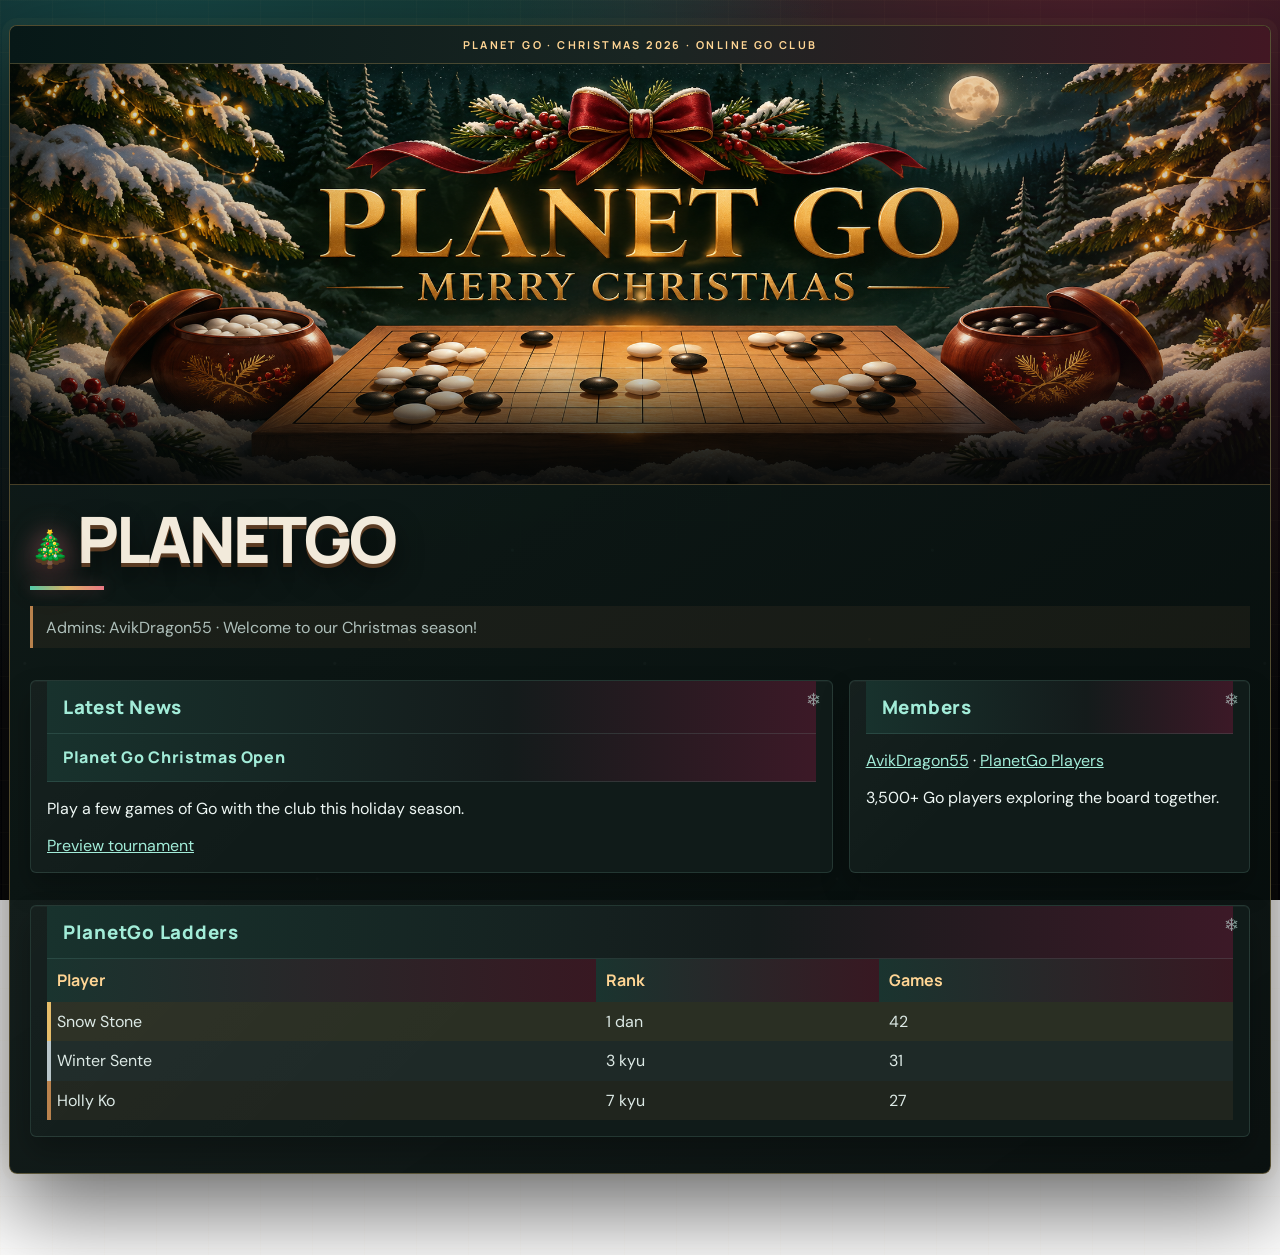
==== christmas-group-preview.html @ d2f176da "Add Planet Go Christmas group and tournament themes" ====
<!doctype html>
<html lang="en">
<head>
  <meta charset="utf-8">
  <meta name="viewport" content="width=device-width, initial-scale=1">
  <title>PlanetGo Christmas Group Preview</title>
  <link rel="stylesheet" href="./cg.css">
  <style>
    body { margin: 0; padding: 1px 0; }
    .row { display:grid; grid-template-columns:2fr 1fr; gap:1rem; }
    .Card { padding:0 1rem 1rem; }
    table { width:100%; }
    th,td { text-align:left; }
    .wide { grid-column:1/-1; }
    @media(max-width:700px){.row{grid-template-columns:1fr}.wide{grid-column:auto}}
  </style>
</head>
<body>
  <main class="Group container">
    <div class="banner"><img src="./planet-go-christmas-banner-2026.png" alt="Planet Go. Merry Christmas."></div>
    <div class="row">
      <section class="wide">
        <h2>PlanetGo</h2>
        <p class="admins">Admins: AvikDragon55 · Welcome to our Christmas season!</p>
      </section>
      <section class="Card news">
        <h3>Latest News</h3>
        <h4>Planet Go Christmas Open</h4>
        <p>Play a few games of Go with the club this holiday season.</p>
        <a href="christmas-tournament-preview.html">Preview tournament</a>
      </section>
      <section class="Card members">
        <h3>Members</h3>
        <p><a href="#">AvikDragon55</a> · <a href="#">PlanetGo Players</a></p>
        <p>3,500+ Go players exploring the board together.</p>
      </section>
      <section class="Card ladders wide">
        <h3>PlanetGo Ladders</h3>
        <table>
          <thead><tr><th>Player</th><th>Rank</th><th>Games</th></tr></thead>
          <tbody>
            <tr><td>Snow Stone</td><td>1 dan</td><td>42</td></tr>
            <tr><td>Winter Sente</td><td>3 kyu</td><td>31</td></tr>
            <tr><td>Holly Ko</td><td>7 kyu</td><td>27</td></tr>
          </tbody>
        </table>
      </section>
    </div>
  </main>
</body>
</html>
---- cg.css ----
@import url("./theme-christmas-2026.css?v=1");
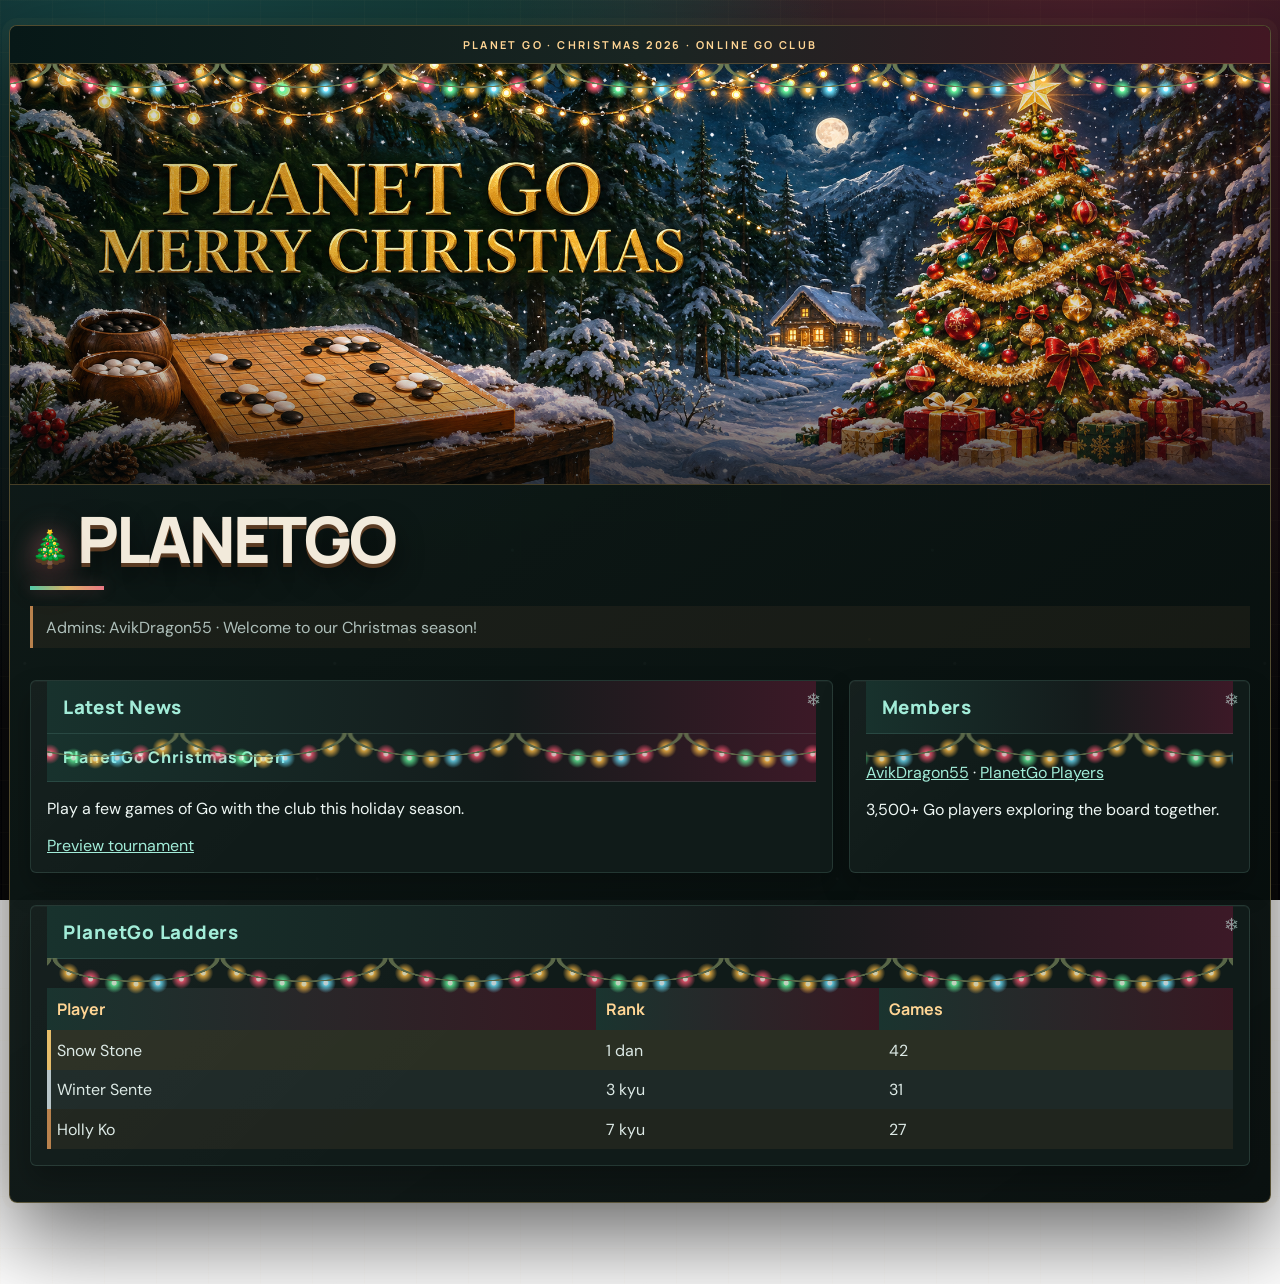
==== commit 97a237f1: "Decorate Planet Go Christmas group with lights and a tree" ====
--- a/christmas-group-preview.html
+++ b/christmas-group-preview.html
@@ -4,7 +4,7 @@
   <meta charset="utf-8">
   <meta name="viewport" content="width=device-width, initial-scale=1">
   <title>PlanetGo Christmas Group Preview</title>
-  <link rel="stylesheet" href="./cg.css">
+  <link rel="stylesheet" href="./cg.css?v=2">
   <style>
     body { margin: 0; padding: 1px 0; }
     .row { display:grid; grid-template-columns:2fr 1fr; gap:1rem; }
@@ -17,7 +17,7 @@
 </head>
 <body>
   <main class="Group container">
-    <div class="banner"><img src="./planet-go-christmas-banner-2026.png" alt="Planet Go. Merry Christmas."></div>
+    <div class="banner"><img src="./planet-go-christmas-tree-banner.png" alt="Planet Go. Merry Christmas."></div>
     <div class="row">
       <section class="wide">
         <h2>PlanetGo</h2>
--- a/cg.css
+++ b/cg.css
@@ -1 +1 @@
-@import url("./theme-christmas-2026.css?v=1");
+@import url("./theme-christmas-2026.css?v=2");
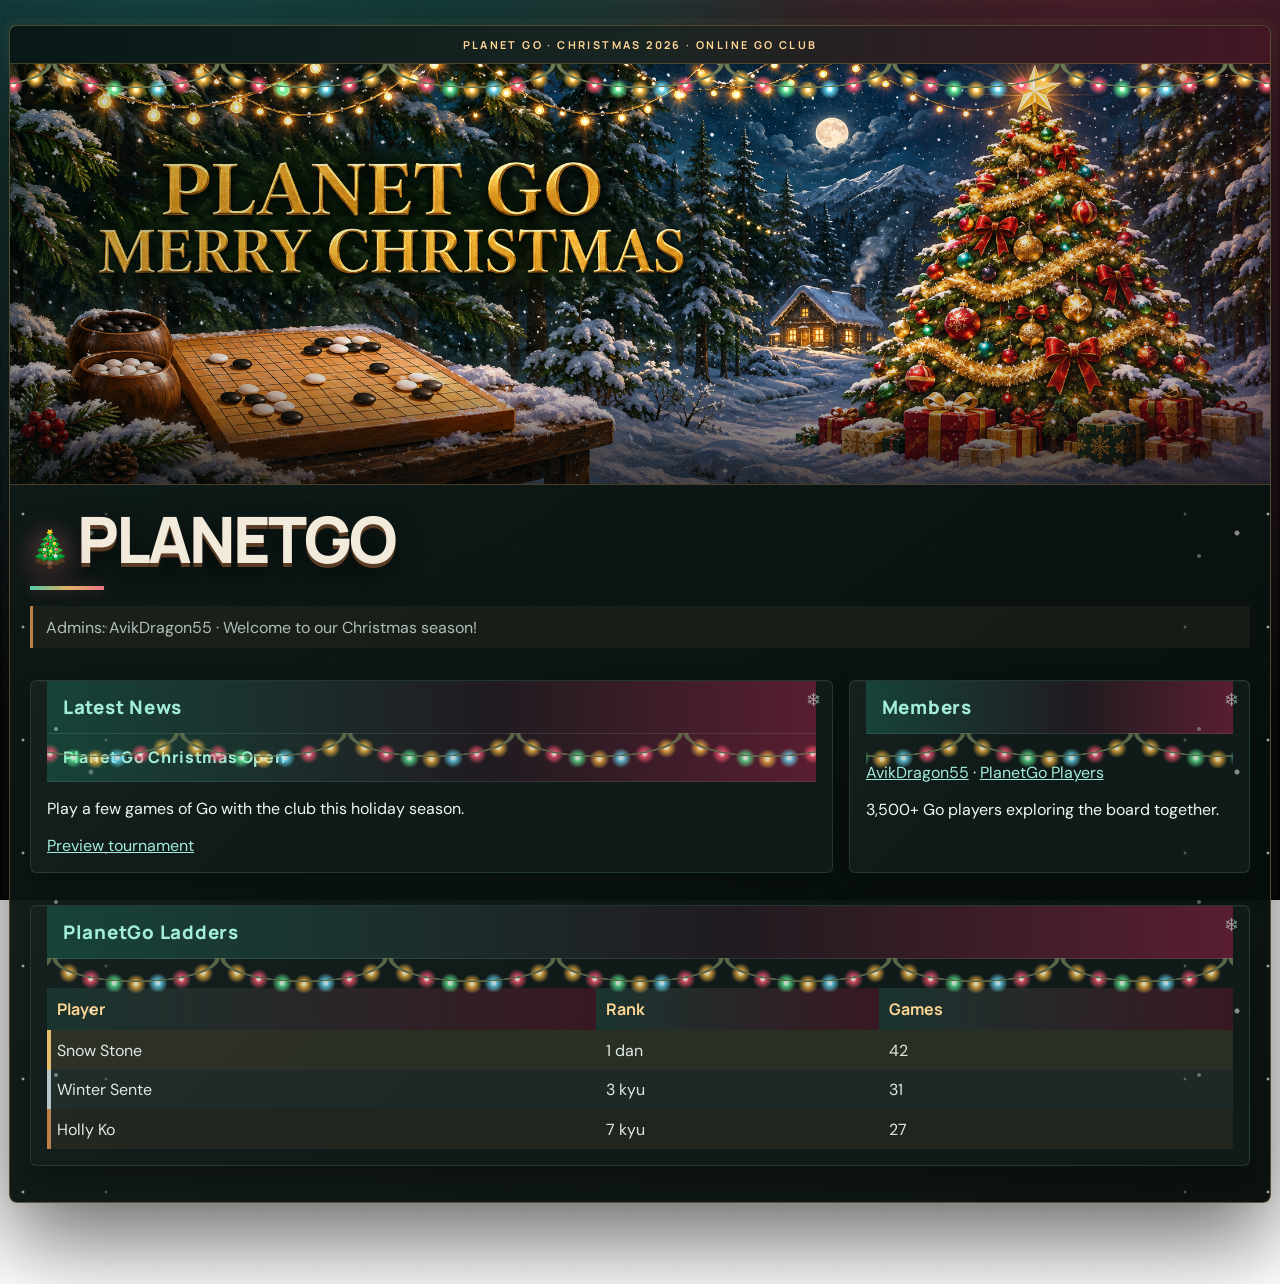
==== commit 4a925d66: "Add falling snow to Planet Go Christmas group" ====
--- a/christmas-group-preview.html
+++ b/christmas-group-preview.html
@@ -4,7 +4,7 @@
   <meta charset="utf-8">
   <meta name="viewport" content="width=device-width, initial-scale=1">
   <title>PlanetGo Christmas Group Preview</title>
-  <link rel="stylesheet" href="./cg.css?v=2">
+  <link rel="stylesheet" href="./cg.css?v=3">
   <style>
     body { margin: 0; padding: 1px 0; }
     .row { display:grid; grid-template-columns:2fr 1fr; gap:1rem; }
--- a/cg.css
+++ b/cg.css
@@ -1 +1 @@
-@import url("./theme-christmas-2026.css?v=2");
+@import url("./theme-christmas-2026.css?v=3");
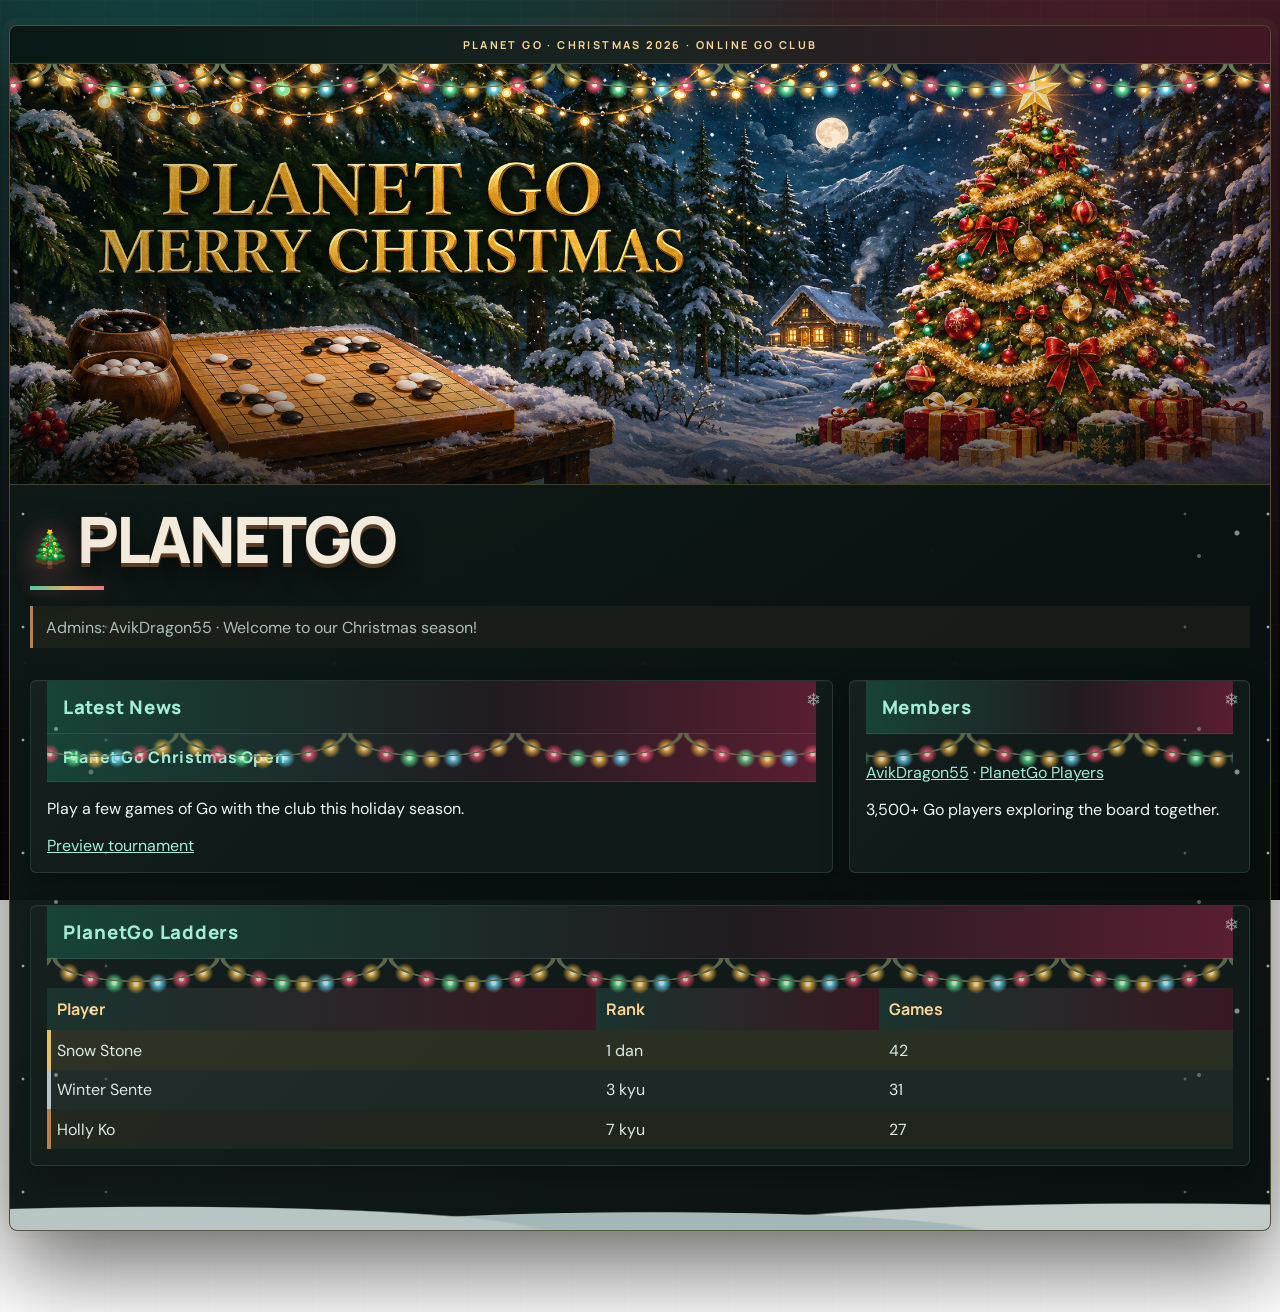
==== commit ba1d4514: "Add settled snow to Planet Go Christmas group" ====
--- a/christmas-group-preview.html
+++ b/christmas-group-preview.html
@@ -4,7 +4,7 @@
   <meta charset="utf-8">
   <meta name="viewport" content="width=device-width, initial-scale=1">
   <title>PlanetGo Christmas Group Preview</title>
-  <link rel="stylesheet" href="./cg.css?v=3">
+  <link rel="stylesheet" href="./cg.css?v=4">
   <style>
     body { margin: 0; padding: 1px 0; }
     .row { display:grid; grid-template-columns:2fr 1fr; gap:1rem; }
--- a/cg.css
+++ b/cg.css
@@ -1 +1 @@
-@import url("./theme-christmas-2026.css?v=3");
+@import url("./theme-christmas-2026.css?v=4");
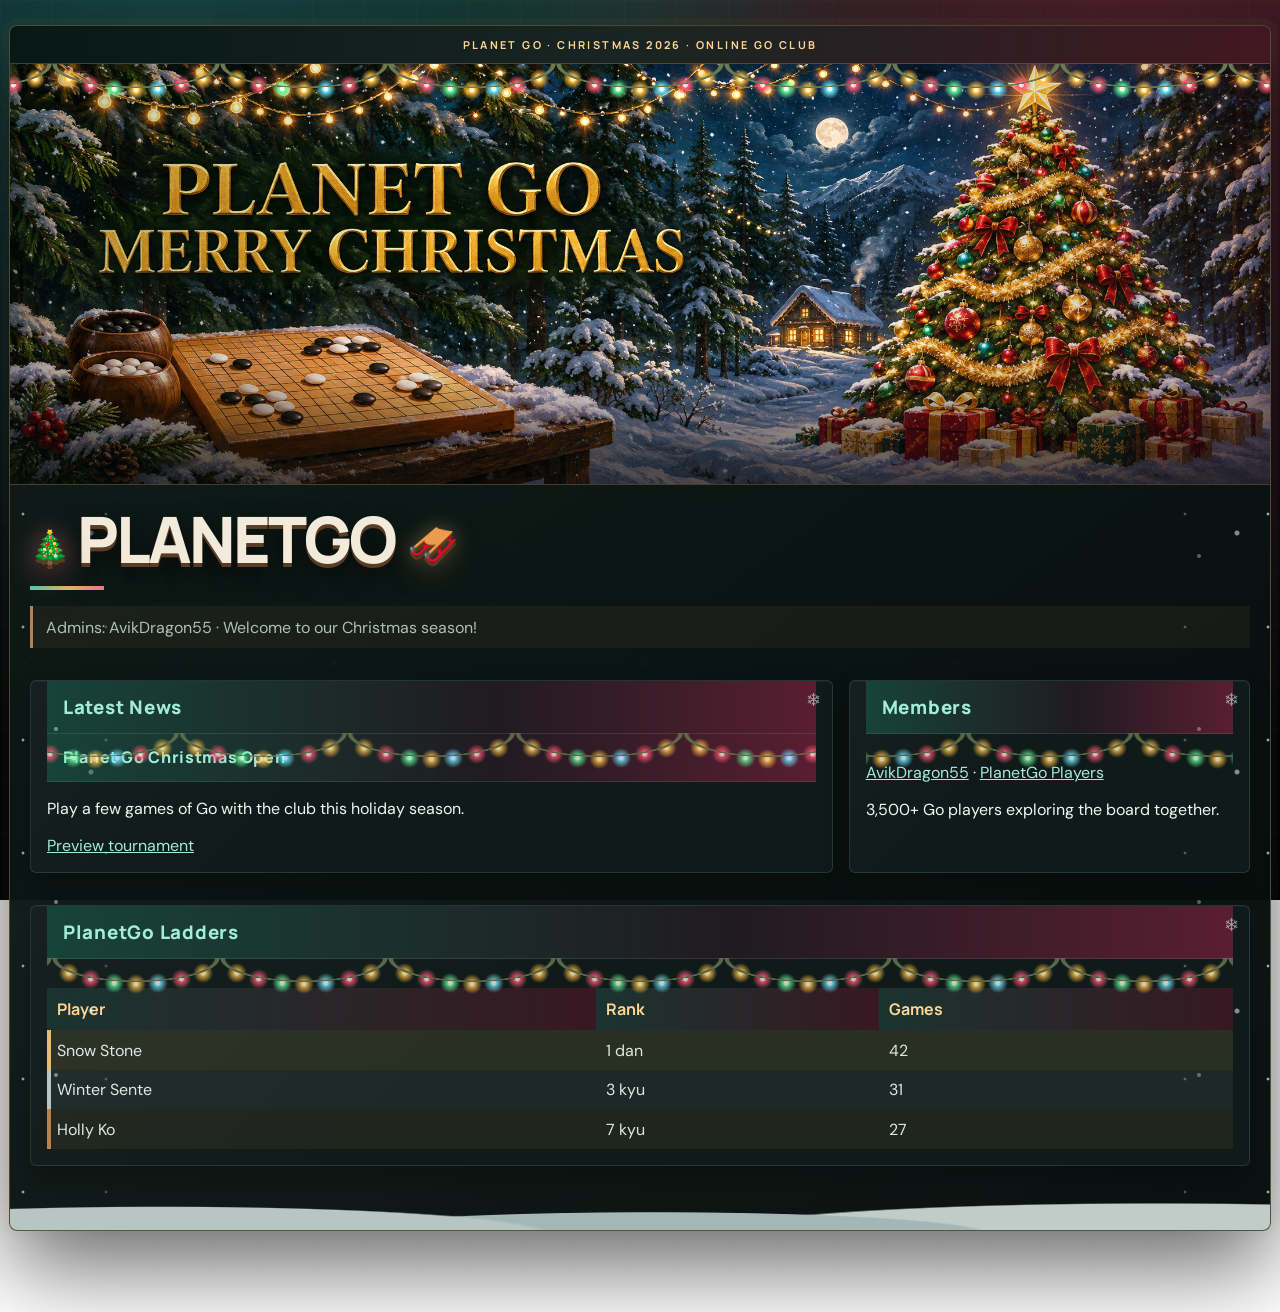
==== commit f815017e: "Add a sleigh next to the Planet Go heading" ====
--- a/christmas-group-preview.html
+++ b/christmas-group-preview.html
@@ -4,7 +4,7 @@
   <meta charset="utf-8">
   <meta name="viewport" content="width=device-width, initial-scale=1">
   <title>PlanetGo Christmas Group Preview</title>
-  <link rel="stylesheet" href="./cg.css?v=4">
+  <link rel="stylesheet" href="./cg.css?v=5">
   <style>
     body { margin: 0; padding: 1px 0; }
     .row { display:grid; grid-template-columns:2fr 1fr; gap:1rem; }
--- a/cg.css
+++ b/cg.css
@@ -1 +1 @@
-@import url("./theme-christmas-2026.css?v=4");
+@import url("./theme-christmas-2026.css?v=5");
